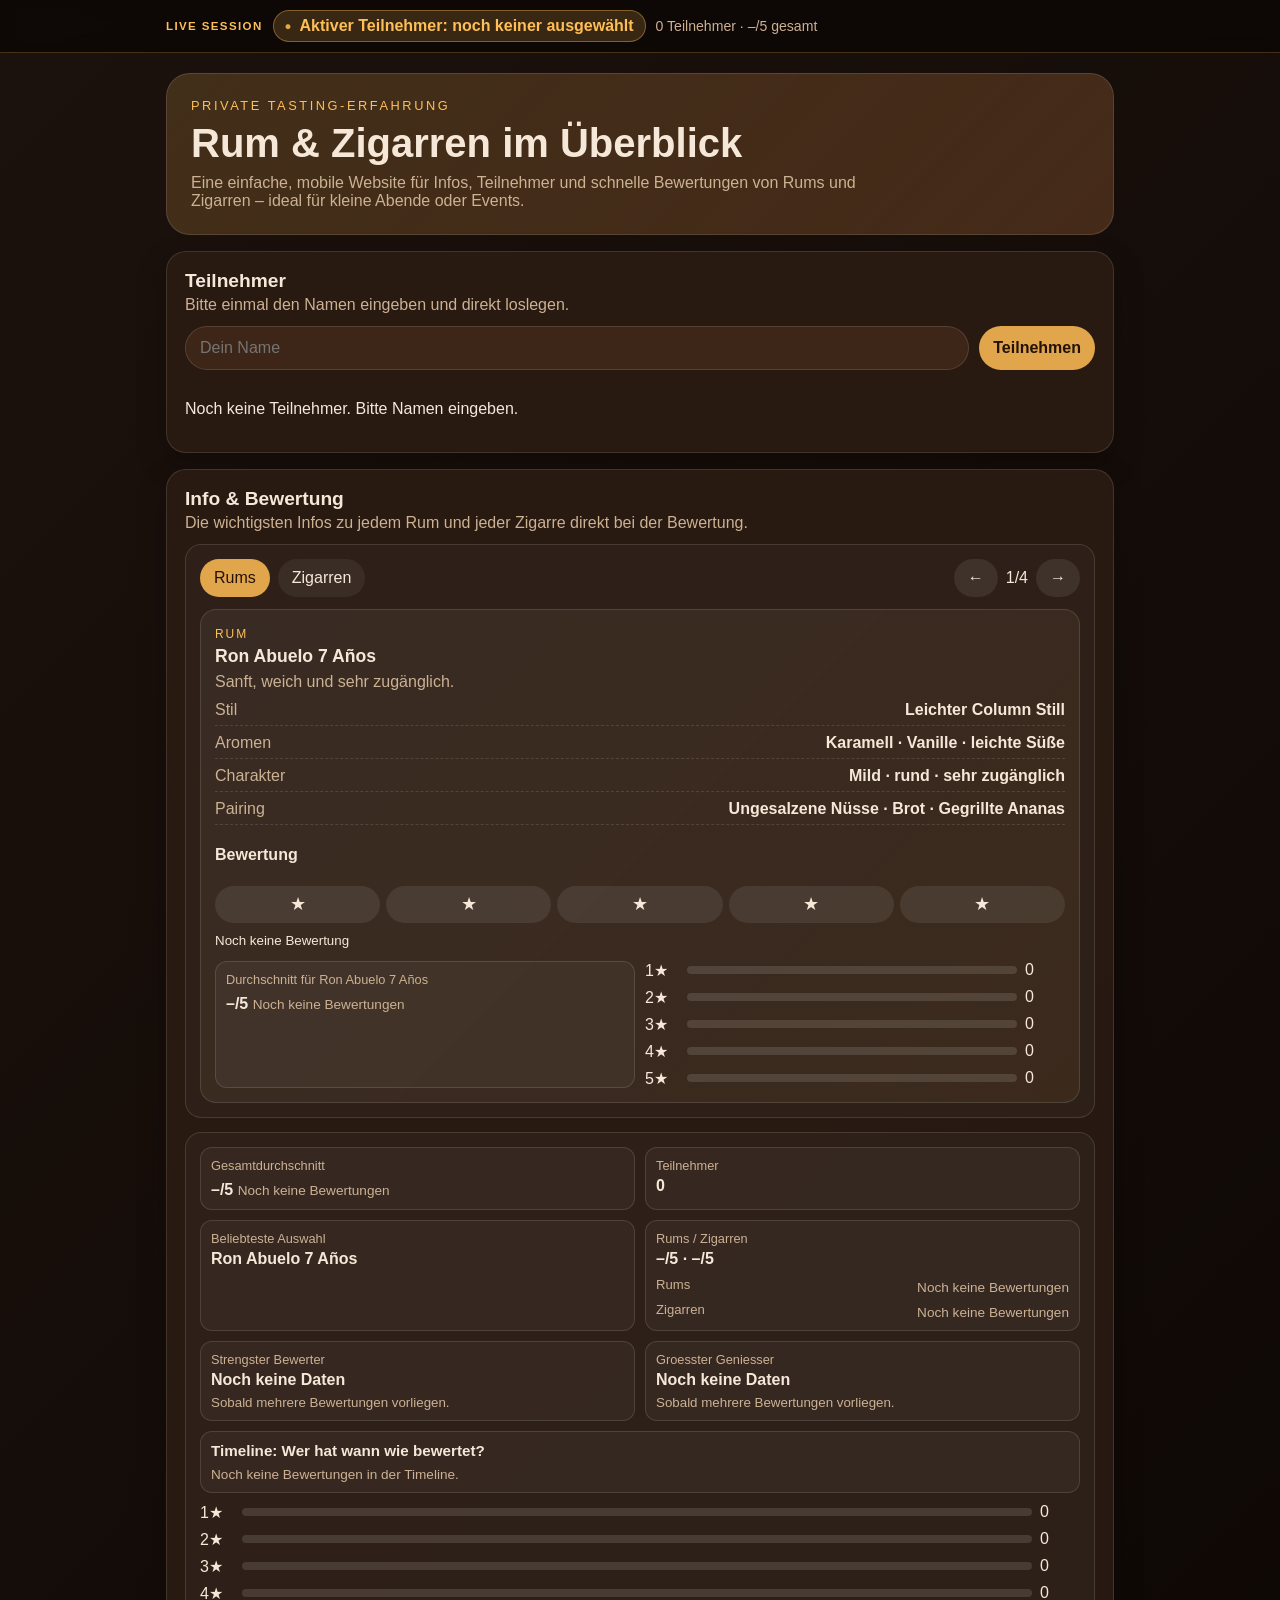
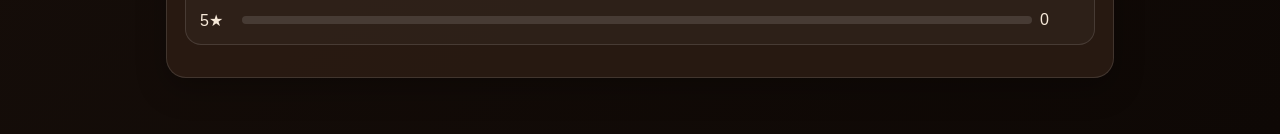
==== web/index.html @ b2cf0a14 "Add rich stats, average star display, and header-driven participant panel" ====
<!DOCTYPE html>
<html lang="de">
  <head>
    <meta charset="UTF-8" />
    <meta name="viewport" content="width=device-width, initial-scale=1.0, maximum-scale=1.0, user-scalable=no" />
    <meta name="theme-color" content="#4b2e1b" />
    <meta name="description" content="Mobile Rum- und Zigarren-Tasting-App mit Teilnehmern und Bewertungen" />
    <link rel="manifest" href="manifest.webmanifest" />
    <link rel="stylesheet" href="styles.css" />
    <title>Rum Tasting & Zigarren</title>
  </head>
  <body>
    <header class="session-header" aria-live="polite">
      <div class="session-header-inner">
        <span class="session-label">Live Session</span>
        <button type="button" id="active-participant" class="session-active-participant" data-action="toggle-participants"></button>
        <span id="session-summary" class="session-summary"></span>
      </div>
    </header>

    <main class="app-shell">
      <header class="hero">
        <div>
          <p class="eyebrow">Private Tasting-Erfahrung</p>
          <h1>Rum & Zigarren im Überblick</h1>
          <p class="hero-copy">
            Eine einfache, mobile Website für Infos, Teilnehmer und schnelle Bewertungen
            von Rums und Zigarren – ideal für kleine Abende oder Events.
          </p>
        </div>
      </header>

      <section id="participant-section" class="card" aria-labelledby="participant-title">
        <div class="section-heading">
          <h2 id="participant-title">Teilnehmer</h2>
          <p>Bitte einmal den Namen eingeben und direkt loslegen.</p>
        </div>

        <div id="participant-panel-body" class="participant-panel-body">
          <form id="participant-form" class="inline-form">
            <label class="sr-only" for="participant-name">Name</label>
            <input id="participant-name" name="participant-name" type="text" placeholder="Dein Name" maxlength="24" required />
            <button type="submit">Teilnehmen</button>
          </form>

          <div id="participant-list" class="chip-list" aria-live="polite"></div>
        </div>
      </section>

      <section class="card" aria-labelledby="info-rating-title">
        <div class="section-heading">
          <h2 id="info-rating-title">Info &amp; Bewertung</h2>
          <p>Die wichtigsten Infos zu jedem Rum und jeder Zigarre direkt bei der Bewertung.</p>
        </div>

        <div id="item-explorer" class="item-explorer"></div>
        <div id="stats-panel" class="stats-panel"></div>
      </section>
    </main>

    <script src="app.js?v=20260711-rt4"></script>
  </body>
</html>
---- web/styles.css ----
:root {
  color-scheme: dark;
  --bg: #1c120d;
  --surface: #2a1b12;
  --surface-2: #3d2618;
  --text: #f6e8d8;
  --muted: #ccb193;
  --accent: #e1a64b;
  --accent-strong: #ffbf57;
  --border: rgba(255, 255, 255, 0.12);
  font-family: "Segoe UI", Tahoma, Geneva, Verdana, sans-serif;
}

* {
  box-sizing: border-box;
}

body {
  margin: 0;
  background: linear-gradient(135deg, var(--bg), #0e0805);
  color: var(--text);
  min-height: 100vh;
}

.session-header {
  position: sticky;
  top: 0;
  z-index: 30;
  backdrop-filter: blur(8px);
  background: rgba(12, 7, 5, 0.82);
  border-bottom: 1px solid rgba(225, 166, 75, 0.26);
}

.session-header-inner {
  max-width: 980px;
  margin: 0 auto;
  padding: 10px 16px;
  display: flex;
  align-items: center;
  gap: 10px;
  flex-wrap: wrap;
}

.session-label {
  text-transform: uppercase;
  letter-spacing: 0.12em;
  font-size: 0.72rem;
  color: var(--accent-strong);
  font-weight: 700;
}

.session-active-participant {
  border: none;
  display: inline-flex;
  align-items: center;
  gap: 8px;
  padding: 6px 11px;
  border-radius: 999px;
  background: rgba(225, 166, 75, 0.2);
  border: 1px solid rgba(225, 166, 75, 0.45);
  color: var(--accent-strong);
  font-weight: 700;
  cursor: pointer;
}

.session-active-participant::before {
  content: '●';
  color: var(--accent);
  font-size: 0.72rem;
}

.session-summary {
  color: var(--muted);
  font-size: 0.88rem;
}

.participant-panel-body {
  display: block;
}

#participant-section.collapsed .participant-panel-body {
  display: none;
}

button,
input,
textarea {
  font: inherit;
}

.app-shell {
  max-width: 980px;
  margin: 0 auto;
  padding: 20px 16px 40px;
}

.hero {
  background: linear-gradient(135deg, rgba(225, 166, 75, 0.2), rgba(75, 46, 27, 0.9));
  border: 1px solid var(--border);
  border-radius: 24px;
  padding: 24px;
  margin-bottom: 16px;
}

.eyebrow {
  text-transform: uppercase;
  letter-spacing: 0.2em;
  font-size: 0.8rem;
  color: var(--accent-strong);
  margin: 0 0 8px;
}

.hero h1 {
  font-size: clamp(1.8rem, 4vw, 2.5rem);
  margin: 0 0 8px;
}

.hero-copy {
  margin: 0;
  color: var(--muted);
  max-width: 720px;
}

.card {
  background: rgba(42, 27, 18, 0.95);
  border: 1px solid var(--border);
  border-radius: 20px;
  padding: 18px;
  margin-bottom: 16px;
  box-shadow: 0 12px 30px rgba(0, 0, 0, 0.25);
}

.section-heading h2 {
  margin: 0 0 4px;
  font-size: 1.2rem;
}

.section-heading p {
  margin: 0 0 12px;
  color: var(--muted);
}

.inline-form {
  display: flex;
  gap: 10px;
  flex-wrap: wrap;
}

.inline-form input {
  flex: 1 1 220px;
  padding: 12px 14px;
  border-radius: 999px;
  border: 1px solid var(--border);
  background: var(--surface-2);
  color: var(--text);
}

.inline-form button,
.star-btn,
.nav-btn,
.category-btn {
  border: none;
  border-radius: 999px;
  padding: 10px 14px;
  cursor: pointer;
  transition: transform 0.16s ease, background 0.16s ease;
}

.inline-form button {
  background: var(--accent);
  color: #231208;
  font-weight: 700;
}

.inline-form button:hover,
.star-btn:hover,
.nav-btn:hover,
.category-btn:hover {
  transform: translateY(-1px);
}

.chip-list {
  display: flex;
  flex-wrap: wrap;
  gap: 10px;
  margin-top: 14px;
}

.participant-chip {
  display: inline-flex;
  align-items: center;
  gap: 8px;
  padding: 8px 12px;
  border-radius: 999px;
  border: 1px solid var(--border);
  background: var(--surface-2);
}

.participant-chip.active {
  border-color: var(--accent);
  background: rgba(225, 166, 75, 0.2);
}

.participant-chip button {
  background: transparent;
  color: var(--text);
  border: none;
  padding: 0;
  cursor: pointer;
}

@media (max-width: 480px) {
  .session-header-inner {
    gap: 8px;
    padding: 9px 12px;
  }

  .session-active-participant {
    font-size: 0.92rem;
    padding: 6px 9px;
  }

  .session-summary {
    width: 100%;
    font-size: 0.82rem;
  }
}

.stats-panel,
.item-explorer {
  border: 1px solid var(--border);
  border-radius: 16px;
  padding: 14px;
  margin-bottom: 14px;
  background: rgba(255, 255, 255, 0.03);
}

.item-switcher {
  display: flex;
  justify-content: space-between;
  align-items: center;
  gap: 10px;
  flex-wrap: wrap;
  margin-bottom: 12px;
}

.category-switcher {
  display: flex;
  gap: 8px;
  flex-wrap: wrap;
}

.category-btn {
  background: rgba(255, 255, 255, 0.06);
  color: var(--text);
}

.category-btn.active {
  background: var(--accent);
  color: #231208;
}

.pager {
  display: flex;
  align-items: center;
  gap: 8px;
}

.nav-btn {
  background: rgba(255, 255, 255, 0.08);
  color: var(--text);
}

.item-card {
  border: 1px solid var(--border);
  border-radius: 16px;
  padding: 14px;
  background: linear-gradient(135deg, rgba(255, 255, 255, 0.05), rgba(225, 166, 75, 0.08));
}

.item-card h3 {
  margin: 4px 0 6px;
  font-size: 1.1rem;
}

.item-badge {
  display: inline-block;
  margin: 0;
  color: var(--accent-strong);
  text-transform: uppercase;
  letter-spacing: 0.16em;
  font-size: 0.75rem;
}

.item-description {
  margin: 0 0 10px;
  color: var(--muted);
}

.item-meta {
  display: grid;
  gap: 8px;
  margin-bottom: 12px;
}

.meta-row {
  display: flex;
  justify-content: space-between;
  gap: 10px;
  padding-bottom: 6px;
  border-bottom: 1px dashed var(--border);
}

.meta-row span {
  color: var(--muted);
}

.meta-row strong {
  text-align: right;
}

.stars {
  display: grid;
  grid-template-columns: repeat(5, minmax(0, 1fr));
  gap: 6px;
  margin-bottom: 8px;
}

.star-btn {
  background: rgba(255, 255, 255, 0.08);
  color: var(--text);
  min-width: 0;
  width: 100%;
  padding: 8px 0;
  font-size: 1.1rem;
}

.star-btn.active {
  background: var(--accent);
  color: #231208;
}

.item-stats {
  display: grid;
  gap: 10px;
  margin-top: 12px;
}

.stats-grid {
  display: grid;
  gap: 10px;
  grid-template-columns: repeat(2, minmax(0, 1fr));
  margin-bottom: 10px;
}

.stat-box {
  border: 1px solid var(--border);
  border-radius: 12px;
  padding: 10px;
  background: rgba(255, 255, 255, 0.04);
}

.stat-label {
  display: block;
  font-size: 0.8rem;
  color: var(--muted);
  margin-bottom: 4px;
}

.stat-box small {
  display: block;
  margin-top: 6px;
  color: var(--muted);
}

.avg-stars {
  display: inline-flex;
  align-items: center;
  gap: 2px;
  margin-top: 6px;
}

.avg-star {
  --fill: 0%;
  font-size: 1rem;
  line-height: 1;
  color: rgba(255, 255, 255, 0.18);
  background: linear-gradient(90deg, var(--accent) var(--fill), rgba(255, 255, 255, 0.18) var(--fill));
  -webkit-background-clip: text;
  background-clip: text;
  -webkit-text-fill-color: transparent;
}

.avg-stars-empty {
  margin-top: 6px;
  display: inline-block;
  color: var(--muted);
  font-size: 0.85rem;
}

.dual-stars {
  margin-top: 6px;
  display: grid;
  gap: 4px;
}

.dual-star-row {
  display: flex;
  align-items: center;
  justify-content: space-between;
  gap: 8px;
  font-size: 0.82rem;
  color: var(--muted);
}

.insights-grid {
  margin-bottom: 10px;
}

.timeline-box {
  border: 1px solid var(--border);
  border-radius: 12px;
  padding: 10px;
  background: rgba(255, 255, 255, 0.04);
  margin-bottom: 10px;
}

.timeline-box h4 {
  margin: 0 0 8px;
  font-size: 0.95rem;
}

.timeline-list {
  margin: 0;
  padding: 0;
  list-style: none;
  display: grid;
  gap: 8px;
}

.timeline-list li {
  display: grid;
  grid-template-columns: 56px 1fr;
  gap: 8px;
  align-items: start;
}

.timeline-time {
  color: var(--accent-strong);
  font-size: 0.78rem;
  font-weight: 700;
}

.timeline-text {
  font-size: 0.84rem;
  color: var(--text);
}

.timeline-empty {
  margin: 0;
  color: var(--muted);
  font-size: 0.85rem;
}

.histogram {
  display: grid;
  gap: 8px;
}

.histogram-row {
  display: grid;
  grid-template-columns: 34px 1fr 40px;
  align-items: center;
  gap: 8px;
}

.histogram-bar {
  height: 8px;
  border-radius: 999px;
  background: rgba(255, 255, 255, 0.12);
  overflow: hidden;
}

.histogram-fill {
  height: 100%;
  border-radius: inherit;
  background: linear-gradient(90deg, var(--accent), var(--accent-strong));
}

.sr-only {
  position: absolute;
  width: 1px;
  height: 1px;
  padding: 0;
  margin: -1px;
  overflow: hidden;
  clip: rect(0, 0, 0, 0);
  white-space: nowrap;
  border: 0;
}

@media (min-width: 700px) {
  .item-stats {
    grid-template-columns: 1fr 1fr;
  }
}
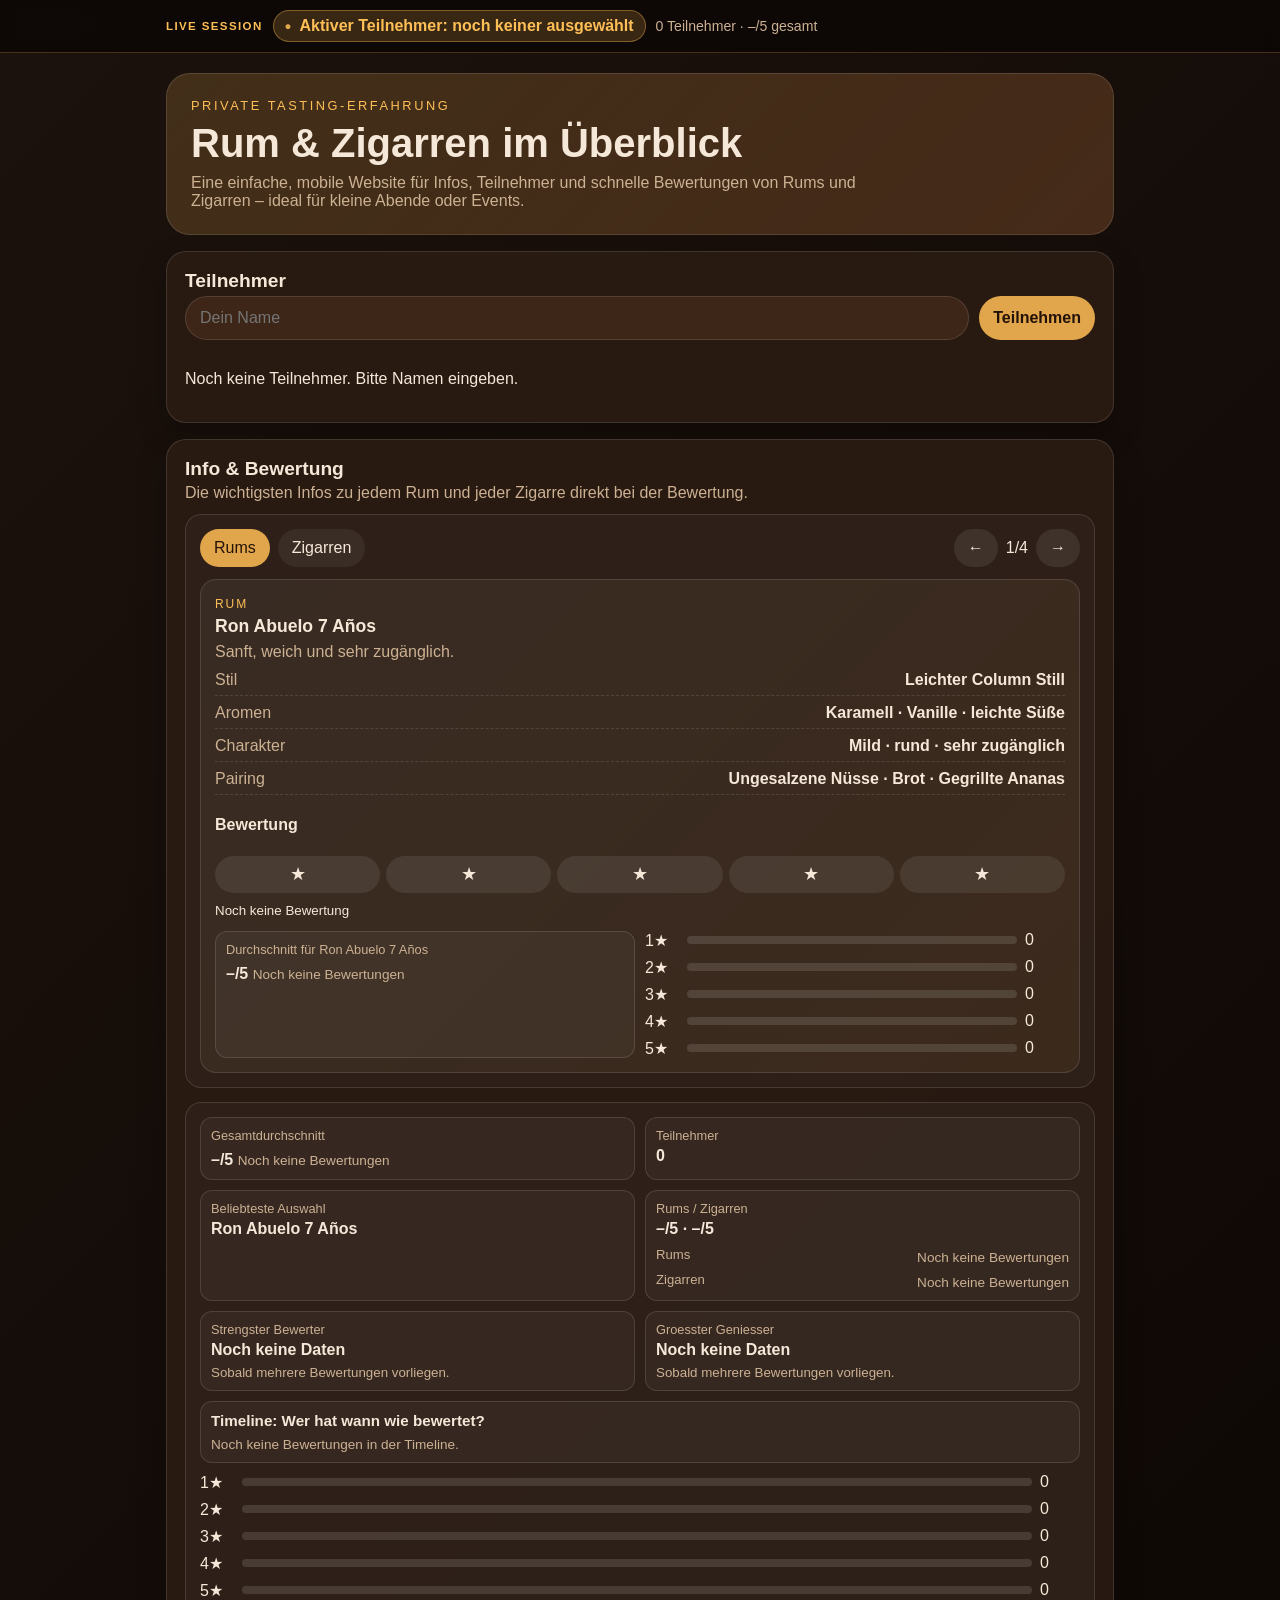
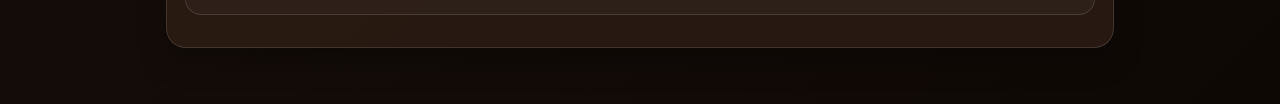
==== commit 3e0916c9: "Remove redundant participant hint text" ====
--- a/web/index.html
+++ b/web/index.html
@@ -33,7 +33,6 @@
       <section id="participant-section" class="card" aria-labelledby="participant-title">
         <div class="section-heading">
           <h2 id="participant-title">Teilnehmer</h2>
-          <p>Bitte einmal den Namen eingeben und direkt loslegen.</p>
         </div>
 
         <div id="participant-panel-body" class="participant-panel-body">
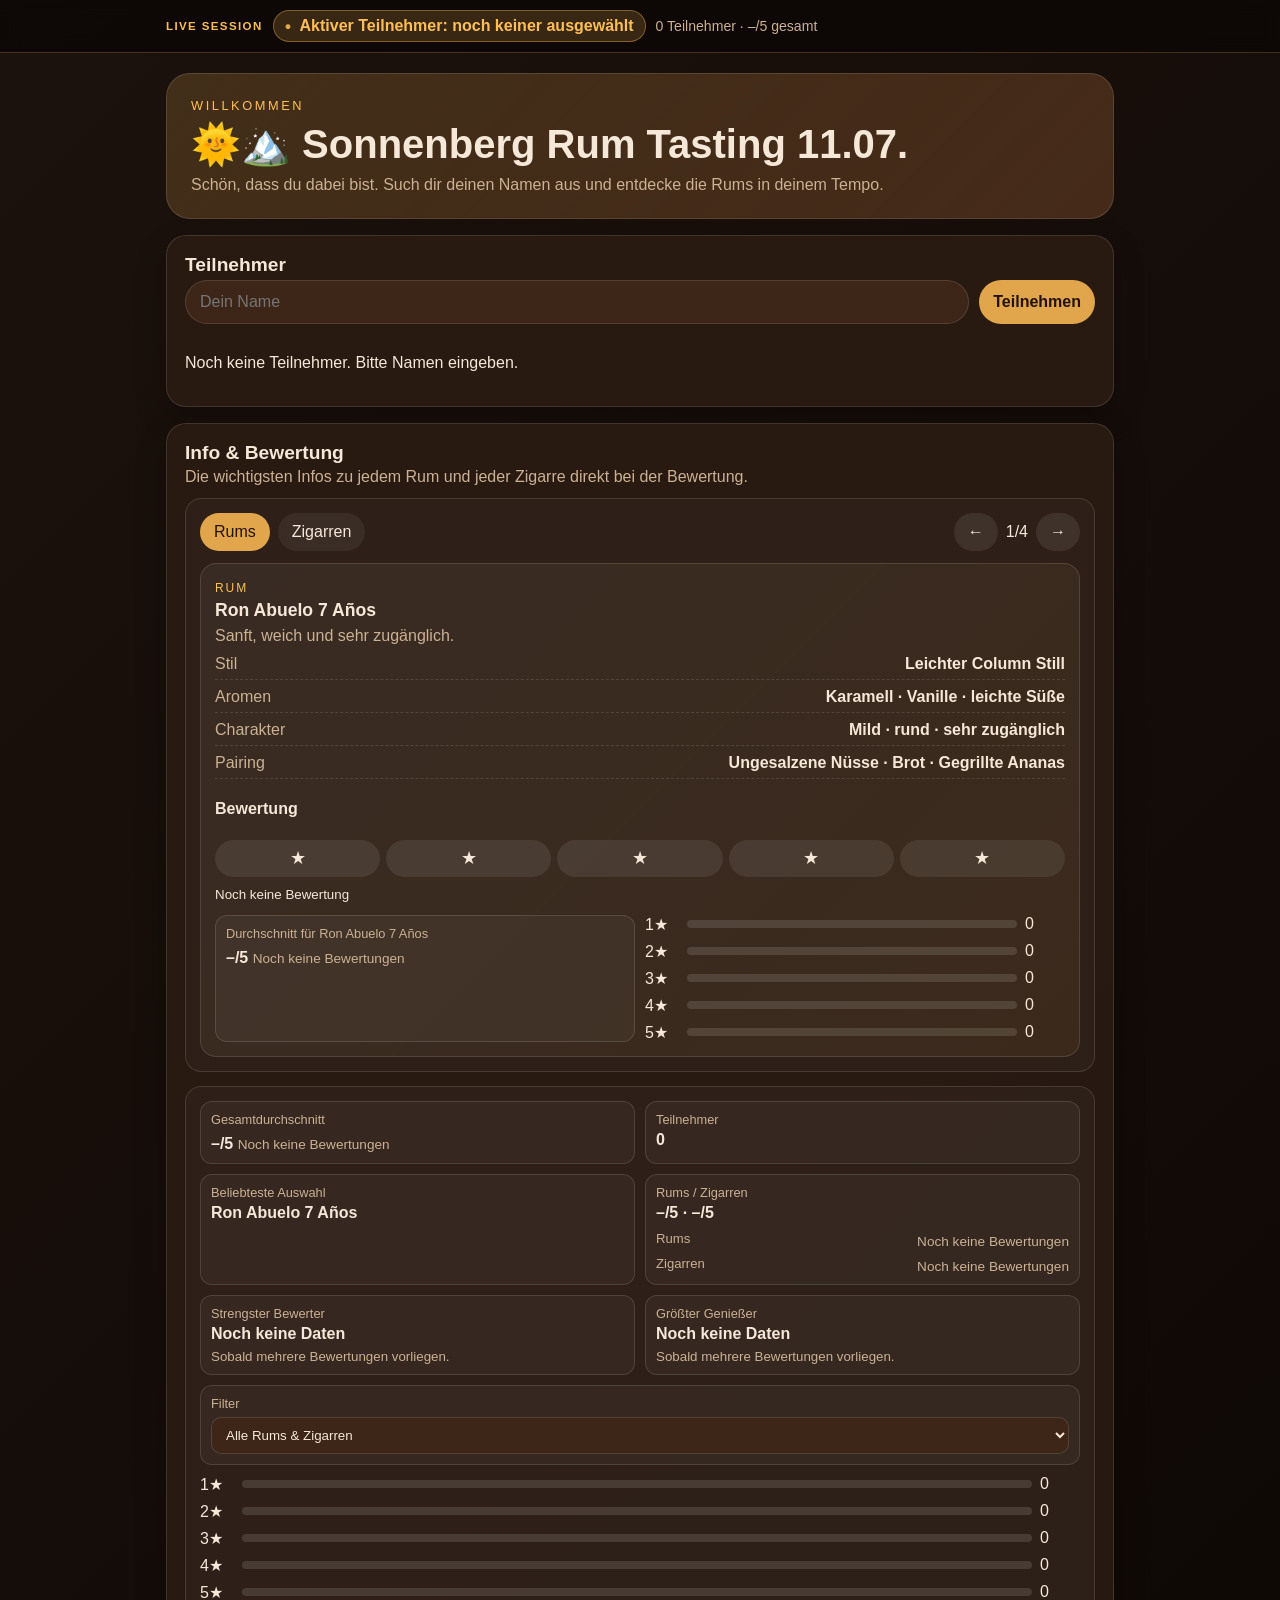
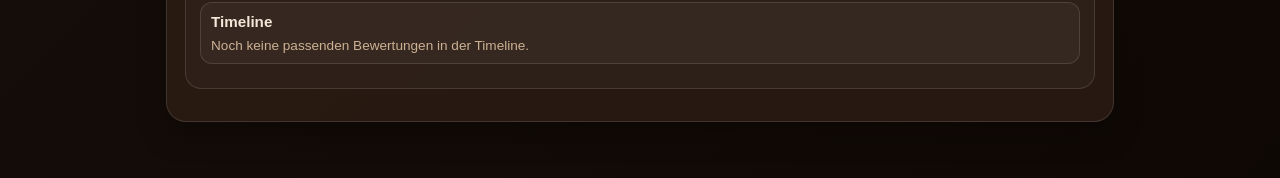
==== commit 09dc0552: "Refine event branding, stats filters, mobile layout and participant onboarding" ====
--- a/web/index.html
+++ b/web/index.html
@@ -7,7 +7,7 @@
     <meta name="description" content="Mobile Rum- und Zigarren-Tasting-App mit Teilnehmern und Bewertungen" />
     <link rel="manifest" href="manifest.webmanifest" />
     <link rel="stylesheet" href="styles.css" />
-    <title>Rum Tasting & Zigarren</title>
+    <title>🌞🏔️ Sonnenberg Rum Tasting 11.07.</title>
   </head>
   <body>
     <header class="session-header" aria-live="polite">
@@ -21,11 +21,10 @@
     <main class="app-shell">
       <header class="hero">
         <div>
-          <p class="eyebrow">Private Tasting-Erfahrung</p>
-          <h1>Rum & Zigarren im Überblick</h1>
+          <p class="eyebrow">Willkommen</p>
+          <h1>🌞🏔️ Sonnenberg Rum Tasting 11.07.</h1>
           <p class="hero-copy">
-            Eine einfache, mobile Website für Infos, Teilnehmer und schnelle Bewertungen
-            von Rums und Zigarren – ideal für kleine Abende oder Events.
+            Schön, dass du dabei bist. Such dir deinen Namen aus und entdecke die Rums in deinem Tempo.
           </p>
         </div>
       </header>
@@ -57,6 +56,6 @@
       </section>
     </main>
 
-    <script src="app.js?v=20260711-rt4"></script>
+    <script src="app.js?v=20260711-rt6"></script>
   </body>
 </html>
--- a/web/styles.css
+++ b/web/styles.css
@@ -417,6 +417,30 @@
   margin-bottom: 10px;
 }
 
+.stats-filter-box {
+  border: 1px solid var(--border);
+  border-radius: 12px;
+  padding: 10px;
+  background: rgba(255, 255, 255, 0.04);
+  margin-bottom: 10px;
+}
+
+.stats-filter-label {
+  display: block;
+  color: var(--muted);
+  font-size: 0.8rem;
+  margin-bottom: 6px;
+}
+
+.stats-filter-select {
+  width: 100%;
+  border: 1px solid var(--border);
+  border-radius: 10px;
+  padding: 9px 10px;
+  background: var(--surface-2);
+  color: var(--text);
+}
+
 .timeline-box {
   border: 1px solid var(--border);
   border-radius: 12px;
@@ -504,3 +528,14 @@
     grid-template-columns: 1fr 1fr;
   }
 }
+
+@media (max-width: 700px) {
+  .stats-grid {
+    grid-template-columns: 1fr;
+  }
+
+  .dual-star-row {
+    flex-wrap: wrap;
+    justify-content: flex-start;
+  }
+}
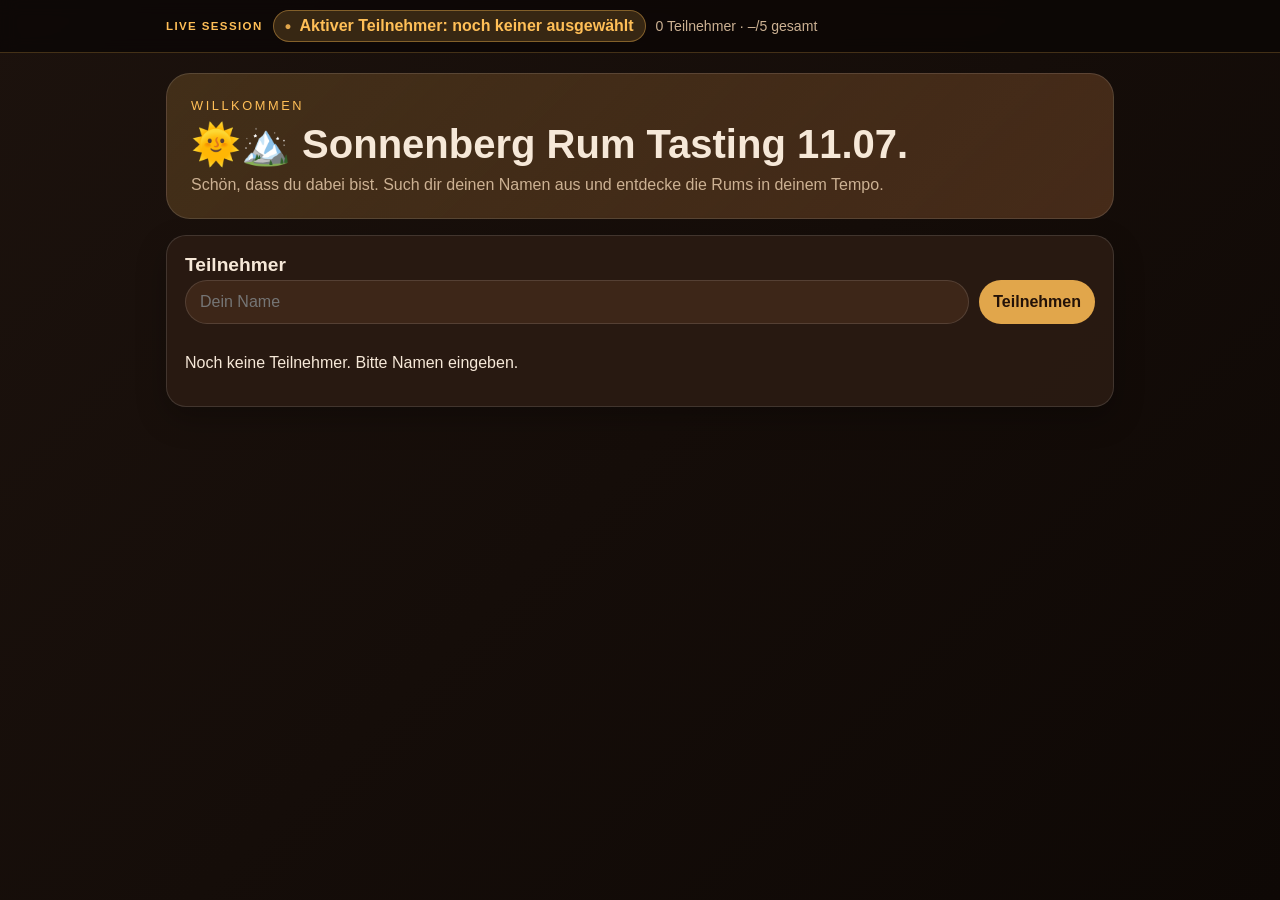
==== commit 6c67457e: "Add filtered average below histogram and improve mobile interaction flow" ====
--- a/web/index.html
+++ b/web/index.html
@@ -45,7 +45,7 @@
         </div>
       </section>
 
-      <section class="card" aria-labelledby="info-rating-title">
+      <section id="experience-section" class="card" aria-labelledby="info-rating-title">
         <div class="section-heading">
           <h2 id="info-rating-title">Info &amp; Bewertung</h2>
           <p>Die wichtigsten Infos zu jedem Rum und jeder Zigarre direkt bei der Bewertung.</p>
